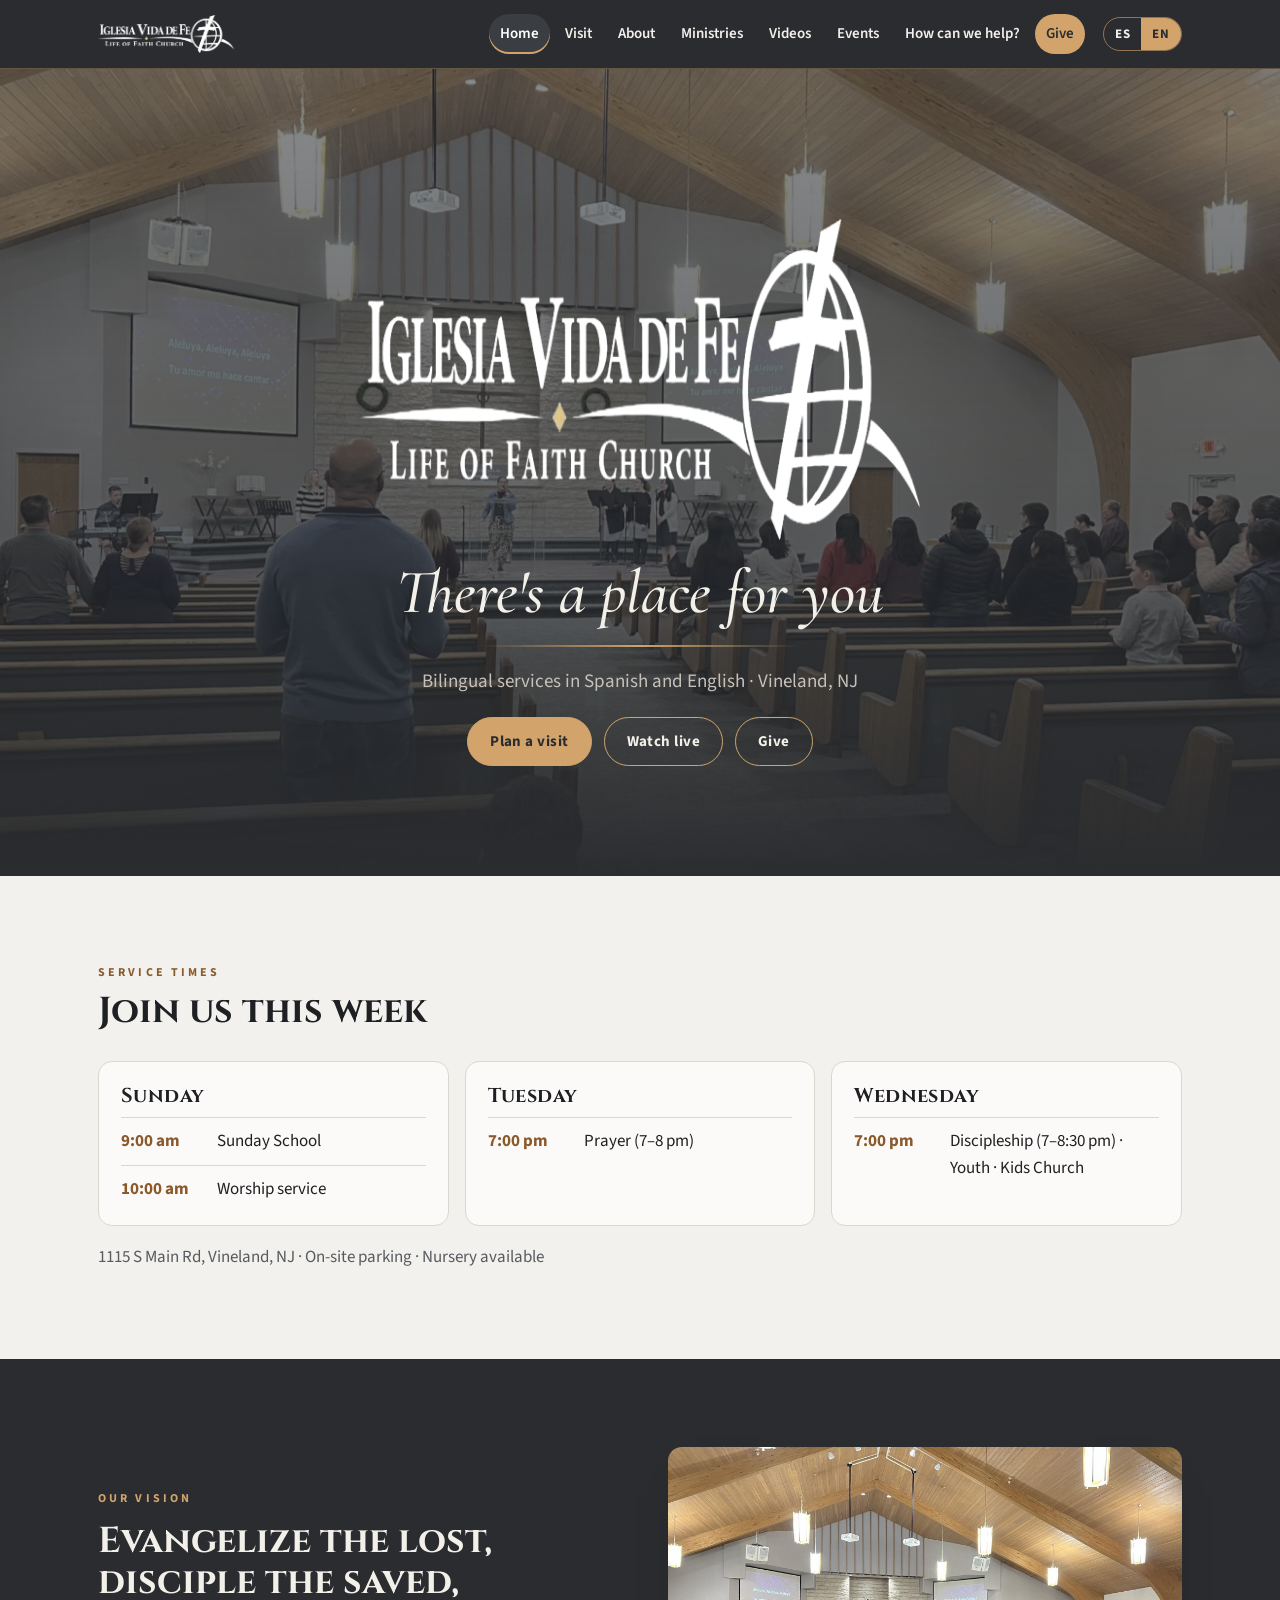
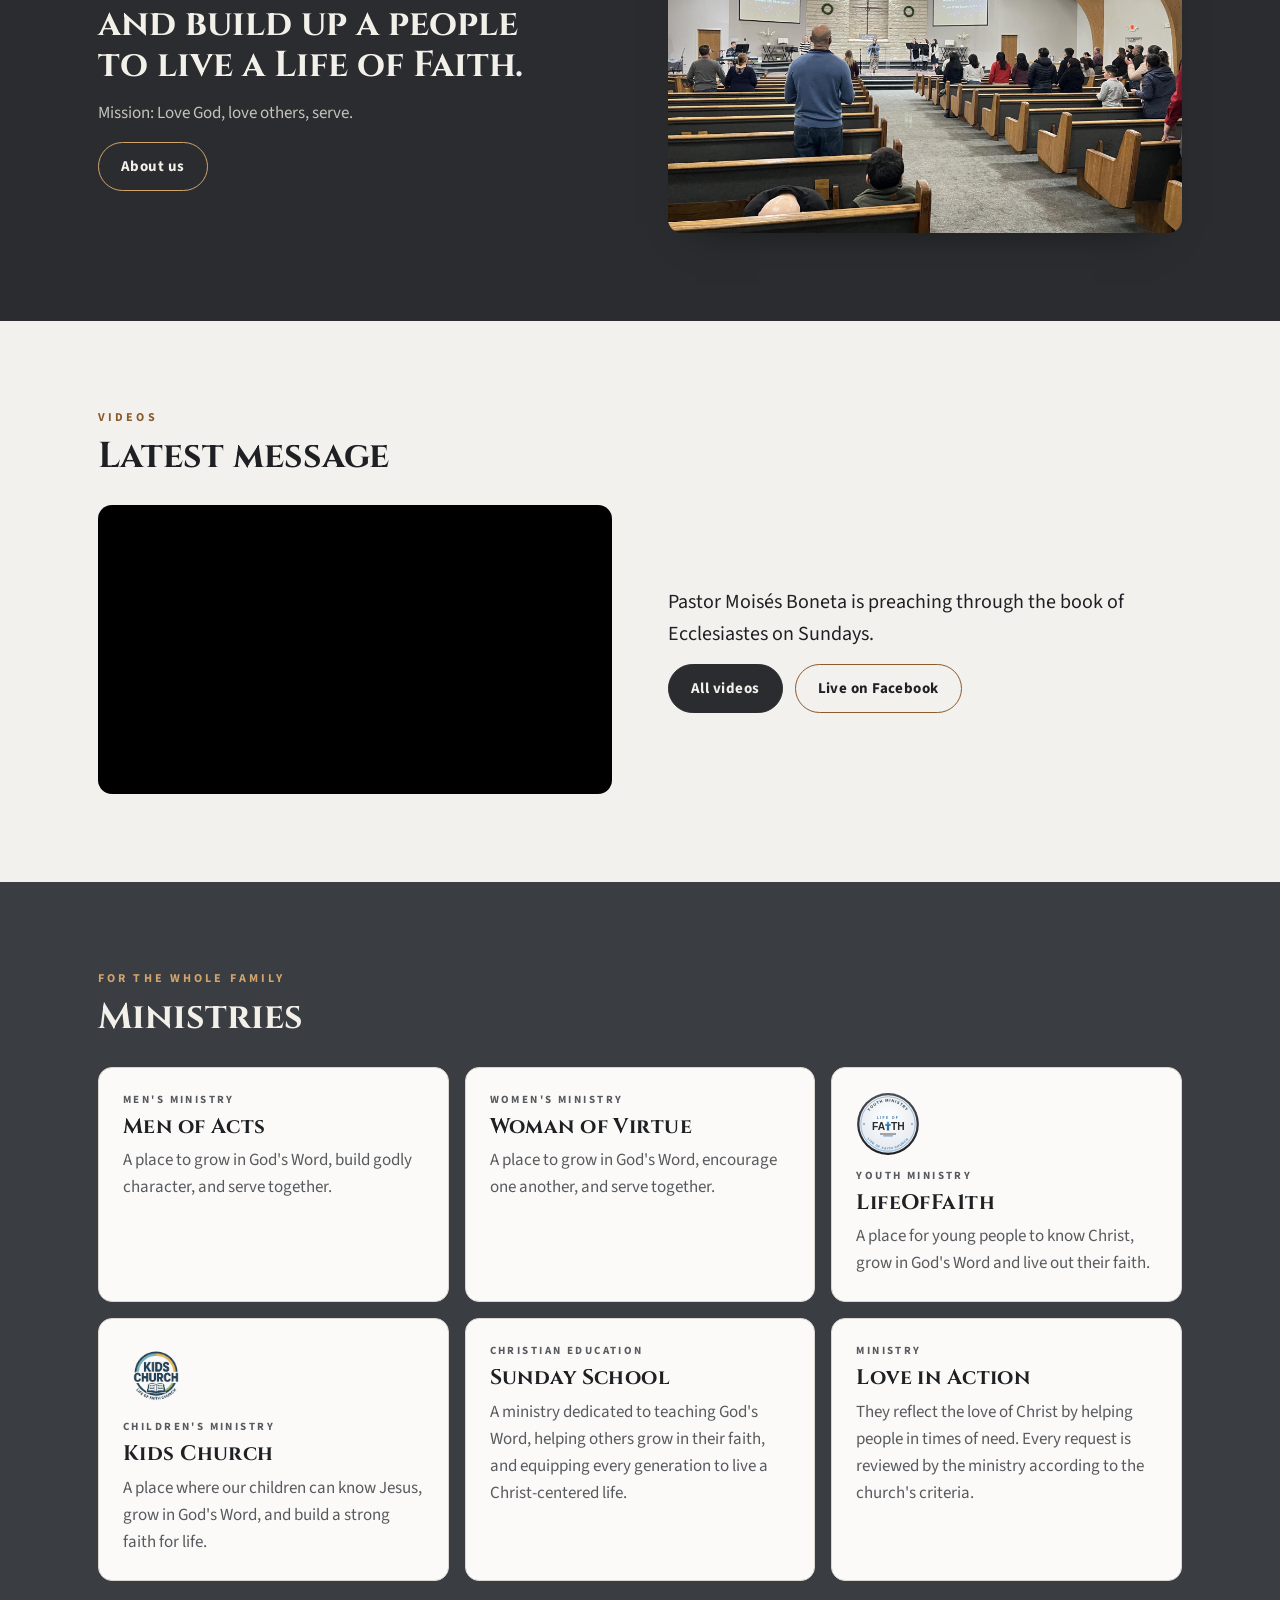
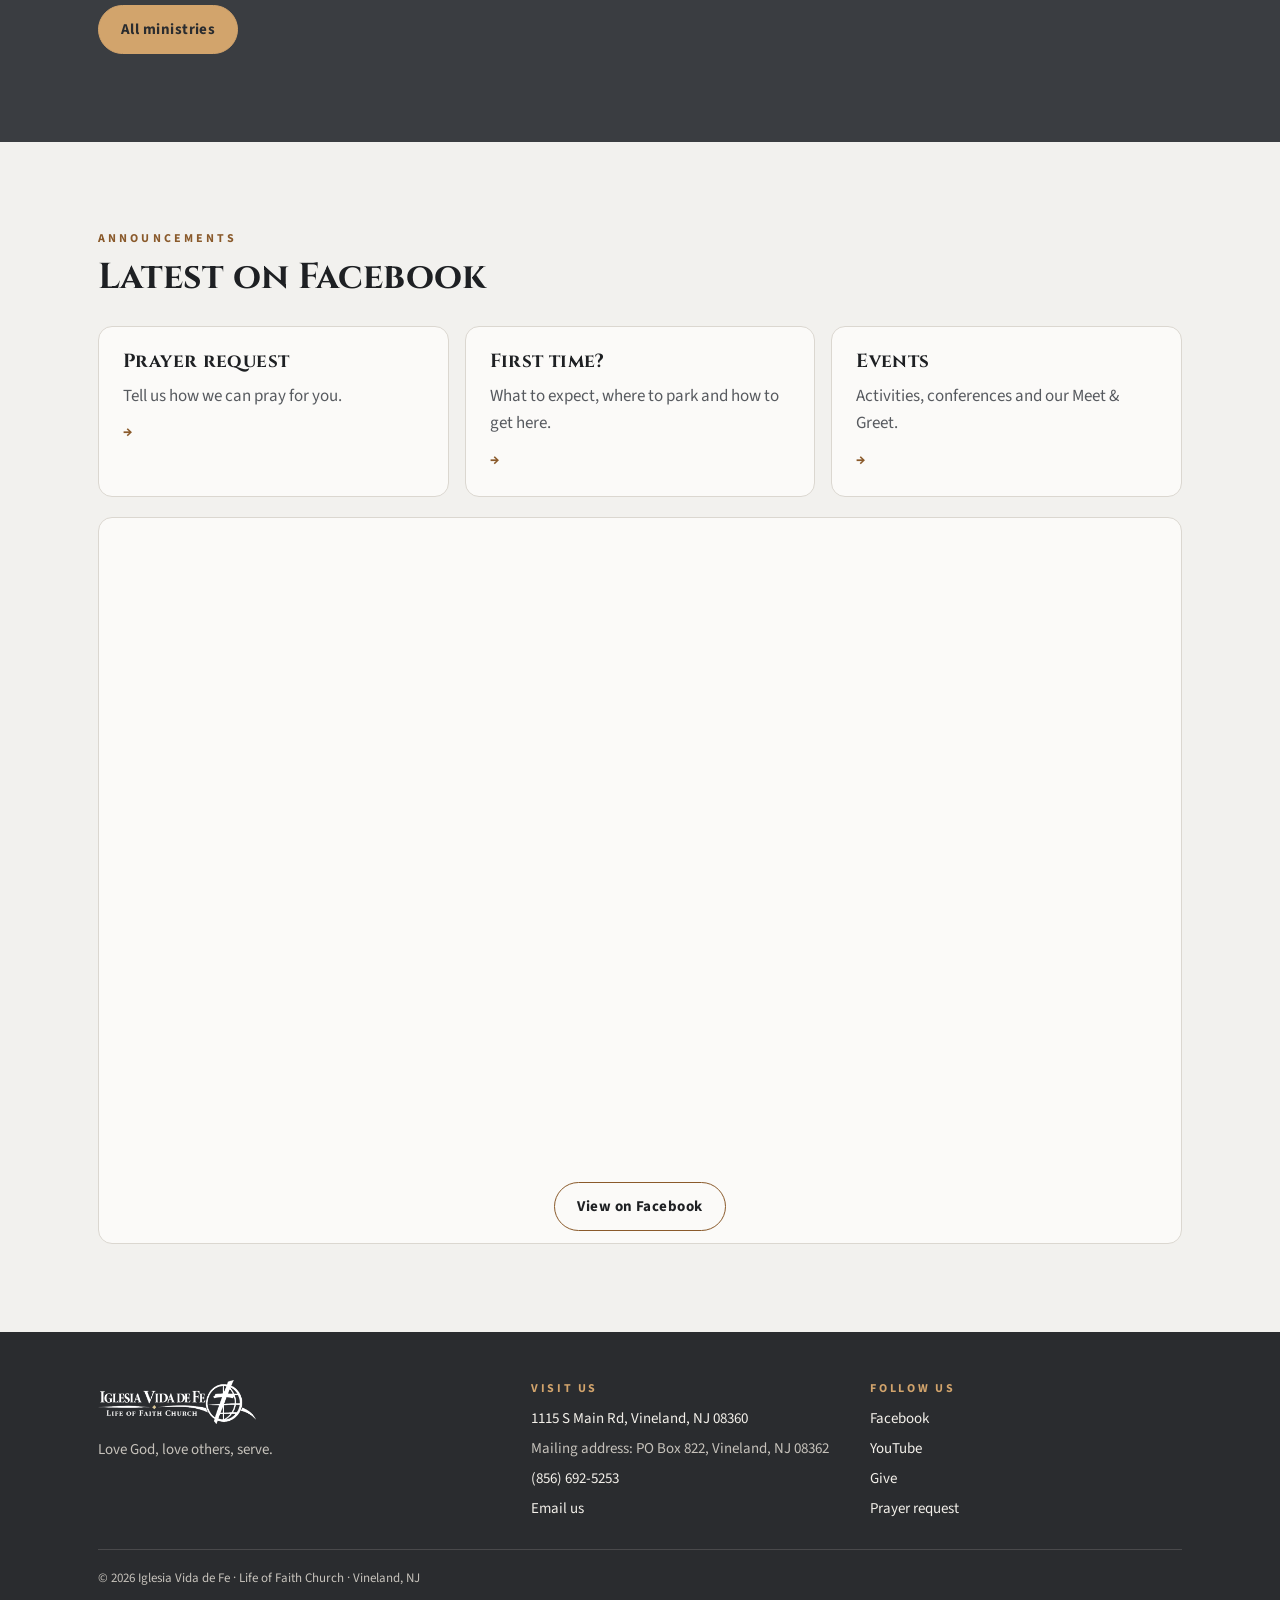
==== index.html @ 5fec5eb1 "Primera versión del sitio de Iglesia Vida de Fe Co-Authored-By: Claude Opus 5.5 <noreply@anthropic.c" ====
<!doctype html>
<html lang="es" data-lang="es">
<head>
<meta charset="utf-8">
<meta name="viewport" content="width=device-width, initial-scale=1, viewport-fit=cover">
<title>Iglesia Vida de Fe · Life of Faith Church · Vineland, NJ</title>
<meta name="description" content="Iglesia Vida de Fe / Life of Faith Church en Vineland, NJ. Cultos bilingües en español e inglés. Hay un lugar para ti.">
<link rel="icon" href="img/favicon.png">
<link rel="preconnect" href="https://fonts.googleapis.com"><link rel="preconnect" href="https://fonts.gstatic.com" crossorigin>
<link rel="stylesheet" href="https://fonts.googleapis.com/css2?family=Cinzel:wght@600;700&family=Cormorant+Garamond:ital,wght@0,500;1,500&family=Source+Sans+3:wght@400;600;700&display=swap">
<link rel="stylesheet" href="css/styles.css">
</head>
<body data-page="inicio">

<section class="hero">
  <div class="hero-bg" aria-hidden="true"></div>
  <div class="wrap">
    <img class="hero-logo" src="img/logo-blanco.png" alt="Iglesia Vida de Fe · Life of Faith Church" width="1152" height="321">
    <h1 class="hero-title"><span lang="es">Hay un lugar para ti</span><span lang="en">There's a place for you</span></h1>
    <div class="gold-rule" aria-hidden="true"></div>
    <p class="hero-sub"><span lang="es">Cultos bilingües en español e inglés · Vineland, NJ</span><span lang="en">Bilingual services in Spanish and English · Vineland, NJ</span></p>
    <div class="btn-row">
      <a class="btn wood" href="visitanos.html"><span lang="es">Visítanos</span><span lang="en">Plan a visit</span></a>
      <a class="btn ghost" style="color:#f3f0ea;border-color:#d2a46c" href="videos.html#en-vivo" data-live><span lang="es">Ver en vivo</span><span lang="en">Watch live</span></a>
      <a class="btn ghost" style="color:#f3f0ea;border-color:#d2a46c" href="ofrendar.html"><span lang="es">Ofrendar</span><span lang="en">Give</span></a>
    </div>
  </div>
</section>

<main>
  <section class="section">
    <div class="wrap">
      <div class="section-head reveal">
        <div class="label"><span lang="es">Horarios</span><span lang="en">Service times</span></div>
        <h2><span lang="es">Te esperamos esta semana</span><span lang="en">Join us this week</span></h2>
      </div>
      <div class="schedule">
        <div class="day reveal">
          <h3><span lang="es">Domingo</span><span lang="en">Sunday</span></h3>
          <div class="slot"><b>9:00 am</b><span><span lang="es">Escuela Dominical</span><span lang="en">Sunday School</span></span></div>
          <div class="slot"><b>10:00 am</b><span><span lang="es">Culto de adoración</span><span lang="en">Worship service</span></span></div>
        </div>
        <div class="day reveal">
          <h3><span lang="es">Martes</span><span lang="en">Tuesday</span></h3>
          <div class="slot"><b>7:00 pm</b><span><span lang="es">Oración (7–8 pm)</span><span lang="en">Prayer (7–8 pm)</span></span></div>
        </div>
        <div class="day reveal">
          <h3><span lang="es">Miércoles</span><span lang="en">Wednesday</span></h3>
          <div class="slot"><b>7:00 pm</b><span><span lang="es">Discipulado (7–8:30 pm) · Jóvenes · Kids Church</span><span lang="en">Discipleship (7–8:30 pm) · Youth · Kids Church</span></span></div>
        </div>
      </div>
      <p class="muted reveal" style="margin-top:18px"><span lang="es">1115 S Main Rd, Vineland, NJ · Estacionamiento propio · Guardería disponible</span><span lang="en">1115 S Main Rd, Vineland, NJ · On-site parking · Nursery available</span></p>
    </div>
  </section>

  <section class="section band">
    <div class="wrap split">
      <div class="stack reveal">
        <div class="label"><span lang="es">Nuestra visión</span><span lang="en">Our vision</span></div>
        <h2><span lang="es">Evangelizar al perdido, discipular al salvado y edificar un pueblo a vivir una Vida de Fe.</span><span lang="en">Evangelize the lost, disciple the saved, and build up a people to live a Life of Faith.</span></h2>
        <p class="muted"><span lang="es">Misión: Amar a Dios, amar a otros, servir.</span><span lang="en">Mission: Love God, love others, serve.</span></p>
        <div class="btn-row"><a class="btn ghost" href="nosotros.html"><span lang="es">Conócenos</span><span lang="en">About us</span></a></div>
      </div>
      <div class="photo reveal" style="aspect-ratio:4/3"><img src="img/santuario.jpg" alt="Santuario de la Iglesia Vida de Fe con la cruz de madera" loading="lazy"></div>
    </div>
  </section>

  <section class="section">
    <div class="wrap">
      <div class="section-head reveal">
        <div class="label"><span lang="es">Videos</span><span lang="en">Videos</span></div>
        <h2><span lang="es">Mensaje más reciente</span><span lang="en">Latest message</span></h2>
      </div>
      <div class="split">
        <div class="embed reveal" id="latest"><iframe src="https://www.youtube.com/embed/videoseries?list=PLi5w-iWbHmTTcaQckX5dedc1gILHocuce" title="Serie de Eclesiastés" loading="lazy" allowfullscreen></iframe></div>
        <div class="stack reveal">
          <p class="lead" id="latest-title"><span lang="es">El Pastor Moisés Boneta predica los domingos a través del libro de Eclesiastés.</span><span lang="en">Pastor Moisés Boneta is preaching through the book of Ecclesiastes on Sundays.</span></p>
          <div class="btn-row">
            <a class="btn" href="videos.html"><span lang="es">Ver todos los videos</span><span lang="en">All videos</span></a>
            <a class="btn ghost" href="videos.html#en-vivo" data-live><span lang="es">En vivo por Facebook</span><span lang="en">Live on Facebook</span></a>
          </div>
        </div>
      </div>
    </div>
  </section>

  <section class="section band-2">
    <div class="wrap">
      <div class="section-head reveal">
        <div class="label" style="color:#d2a46c"><span lang="es">Para toda la familia</span><span lang="en">For the whole family</span></div>
        <h2><span lang="es">Ministerios</span><span lang="en">Ministries</span></h2>
      </div>
      <div class="min-grid" id="home-min"></div>
      <div class="btn-row" style="margin-top:24px"><a class="btn wood" href="ministerios.html"><span lang="es">Ver todos los ministerios</span><span lang="en">All ministries</span></a></div>
    </div>
  </section>

  <section class="section">
    <div class="wrap">
      <div class="section-head reveal">
        <div class="label"><span lang="es">Anuncios</span><span lang="en">Announcements</span></div>
        <h2><span lang="es">Lo último en Facebook</span><span lang="en">Latest on Facebook</span></h2>
      </div>
      <div class="cards">
        <a class="card reveal" href="ayuda.html#oracion"><h3><span lang="es">Petición de oración</span><span lang="en">Prayer request</span></h3><p class="muted"><span lang="es">Cuéntanos cómo podemos orar por ti.</span><span lang="en">Tell us how we can pray for you.</span></p><span class="more">→</span></a>
        <a class="card reveal" href="visitanos.html"><h3><span lang="es">¿Primera vez?</span><span lang="en">First time?</span></h3><p class="muted"><span lang="es">Qué esperar, dónde estacionar y cómo llegar.</span><span lang="en">What to expect, where to park and how to get here.</span></p><span class="more">→</span></a>
        <a class="card reveal" href="eventos.html"><h3><span lang="es">Eventos</span><span lang="en">Events</span></h3><p class="muted"><span lang="es">Actividades, conferencias y el Meet &amp; Greet.</span><span lang="en">Activities, conferences and our Meet &amp; Greet.</span></p><span class="more">→</span></a>
      </div>
      <div class="fb-box reveal" style="margin-top:20px">
        <iframe title="Facebook de Iglesia Vida de Fe" loading="lazy" src="https://www.facebook.com/plugins/page.php?href=https%3A%2F%2Fwww.facebook.com%2Fvidadefe.vinelandnj&tabs=timeline&width=500&height=640&small_header=true&adapt_container_width=true&hide_cover=false&show_facepile=false"></iframe>
        <a class="btn ghost" href="https://www.facebook.com/vidadefe.vinelandnj" target="_blank" rel="noopener"><span lang="es">Ver en Facebook</span><span lang="en">View on Facebook</span></a>
      </div>
    </div>
  </section>
</main>

<script src="js/config.js"></script>
<script src="js/data.js"></script>
<script src="js/site.js"></script>
<script>
(function(){
  const pick=["hombres","damas","jovenes","ninos","educacion","amor-en-accion"];
  const g=document.getElementById("home-min");
  g.innerHTML=VDF_MIN.filter(m=>pick.includes(m.slug)).map(m=>`<a class="min-card" href="ministerio.html?m=${m.slug}">${m.logo?`<img src="${m.logo}" alt="">`:""}<span class="eyebrow">${VDF.t(m.eyebrow)}</span><h3>${VDF.t(m.name)}</h3><span class="muted">${VDF.t(m.desc)}</span></a>`).join("");
  fetch("data/videos.json").then(r=>r.json()).then(d=>{
    const v=((d.playlists||{}).sermones||[])[0]||((d.playlists||{}).eclesiastes||[])[0];
    if(!v) return;
    document.querySelector("#latest iframe").src="https://www.youtube.com/embed/"+v.id;
    document.getElementById("latest-title").innerHTML="<b>"+VDF.esc(v.title)+"</b>";
  }).catch(()=>{});
})();
</script>
</body>
</html>
---- css/styles.css ----
/* Iglesia Vida de Fe / Life of Faith Church
   Colores tomados del templo: gris carbón (exterior), gris claro (paredes), madera (cruz, bancas, techo). */
:root{
  --bg:#f2f1ee; --surface:#fbfaf8; --ink:#1e2023; --muted:#575a5f; --line:#dbd7d0;
  --char:#2a2c2f; --char-2:#3a3d41; --on-char:#f3f0ea; --on-char-muted:#c6c2bb;
  --wood:#8a5a2b; --wood-bright:#d2a46c; --wood-soft:#ece1d2;
  --f-display:"Cinzel","Trajan Pro",Georgia,serif;
  --f-verse:"Cormorant Garamond",Georgia,"Times New Roman",serif;
  --f-body:"Source Sans 3","Segoe UI",system-ui,sans-serif;
  --radius:14px; --max:1120px;
  color-scheme:light;
}
*{box-sizing:border-box}
html{scroll-behavior:smooth}
body{margin:0;background:var(--bg);color:var(--ink);font-family:var(--f-body);font-size:17px;line-height:1.6;-webkit-font-smoothing:antialiased}
img{max-width:100%;display:block}
a{color:var(--wood)}
a:hover{color:var(--char)}
:focus-visible{outline:2px solid var(--wood-bright);outline-offset:3px;border-radius:4px}
h1,h2,h3{font-family:var(--f-display);line-height:1.15;text-wrap:balance;margin:0}
h2{font-size:clamp(26px,3.6vw,36px);font-weight:700}
h3{font-size:19px;font-weight:700;letter-spacing:.02em}
p{margin:0}
.wrap{max-width:var(--max);margin:0 auto;padding-left:max(18px,env(safe-area-inset-left,0px));padding-right:max(18px,env(safe-area-inset-right,0px))}
.narrow{max-width:760px}
.label{font:700 12px var(--f-body);letter-spacing:.26em;text-transform:uppercase;color:var(--wood)}
.lead{font-size:clamp(18px,2vw,20px);color:var(--ink);max-width:40em}
.muted{color:var(--muted)}
.stack{display:grid;gap:14px}
.section{padding-block:clamp(48px,8vw,88px)}
.section-head{display:grid;gap:10px;margin-bottom:28px}
.band{background:var(--char);color:var(--on-char)}
.band .label{color:var(--wood-bright)}
.band .muted{color:var(--on-char-muted)}
.band-2{background:var(--char-2);color:var(--on-char)}

/* idiomas */
html[data-lang="es"] body [lang="en"]{display:none!important}
html[data-lang="en"] body [lang="es"]{display:none!important}

/* ---------- encabezado ---------- */
body::before{content:"";position:fixed;inset:0 0 auto;height:env(safe-area-inset-top,0px);z-index:60;background:var(--char)}
.site-header{position:sticky;top:env(safe-area-inset-top,0px);z-index:50;background:var(--char);color:var(--on-char);border-bottom:1px solid rgba(210,164,108,.35)}
.site-header .wrap{display:flex;align-items:center;gap:18px;min-height:68px}
.brand img{height:38px;width:auto}
.nav{display:flex;gap:4px;margin-left:auto;align-items:center}
.nav a{color:var(--on-char);text-decoration:none;font-weight:600;font-size:15px;padding:8px 11px;border-radius:999px;transition:background .2s}
.nav a:hover,.nav a[aria-current="page"]{background:var(--char-2);color:#fff}
.nav a[aria-current="page"]{box-shadow:inset 0 -2px 0 var(--wood-bright)}
.btn-give{background:var(--wood-bright)!important;color:var(--char)!important}
.lang{display:flex;border:1px solid rgba(210,164,108,.6);border-radius:999px;overflow:hidden;flex:none}
.lang button{background:transparent;border:0;color:var(--on-char);font:700 13px var(--f-body);letter-spacing:.06em;padding:7px 11px;cursor:pointer}
.lang button[aria-pressed="true"]{background:var(--wood-bright);color:var(--char)}
.menu-btn{display:none;background:transparent;border:1px solid rgba(243,240,234,.35);color:var(--on-char);border-radius:10px;width:44px;height:40px;cursor:pointer}
@media (max-width:980px){
  .nav{position:fixed;inset:calc(68px + env(safe-area-inset-top,0px)) 0 auto 0;flex-direction:column;align-items:stretch;background:var(--char);padding:12px max(18px,env(safe-area-inset-right,0px)) 22px max(18px,env(safe-area-inset-left,0px));gap:2px;border-bottom:1px solid rgba(210,164,108,.35);transform:translateY(-8px);opacity:0;pointer-events:none;transition:.25s}
  .nav.open{transform:none;opacity:1;pointer-events:auto}
  .nav a{font-size:17px;padding:12px 14px;border-radius:10px}
  .menu-btn{display:grid;place-items:center;margin-left:auto}
  .lang{margin-left:0}
}

/* ---------- botones ---------- */
.btn{display:inline-flex;align-items:center;justify-content:center;gap:10px;font:700 15px var(--f-body);letter-spacing:.03em;text-decoration:none;padding:13px 22px;border-radius:999px;background:var(--char);color:var(--on-char);border:1px solid var(--char);cursor:pointer;position:relative;overflow:hidden;transition:transform .2s,background .2s;min-height:46px}
.btn::after{content:"";position:absolute;inset:0;background:linear-gradient(110deg,transparent 30%,rgba(210,164,108,.45) 50%,transparent 70%);transform:translateX(-120%);transition:transform .7s}
.btn:hover{transform:translateY(-2px);color:#fff}.btn:hover::after{transform:translateX(120%)}
.btn.wood{background:var(--wood-bright);border-color:var(--wood-bright);color:var(--char)}
.btn.ghost{background:transparent;color:var(--ink);border-color:var(--wood)}
.btn.ghost:hover{color:var(--ink)}
.band .btn.ghost{color:var(--on-char);border-color:var(--wood-bright)}
.btn-row{display:flex;gap:12px;flex-wrap:wrap}
.live-dot{width:9px;height:9px;border-radius:50%;background:#d94a3d;box-shadow:0 0 0 0 rgba(217,74,61,.6);animation:pulse 1.6s infinite}
@keyframes pulse{70%{box-shadow:0 0 0 10px rgba(217,74,61,0)}100%{box-shadow:0 0 0 0 rgba(217,74,61,0)}}

/* ---------- inicio ---------- */
.hero{position:relative;overflow:hidden;background:var(--char);color:var(--on-char)}
.hero-bg{position:absolute;inset:-4%;background:url(../img/santuario.jpg) center 45%/cover;filter:grayscale(.2);animation:kb 14s ease-out both}
.hero::after{content:"";position:absolute;inset:0;background:linear-gradient(180deg,rgba(42,44,47,.55),rgba(42,44,47,.78) 70%,var(--char))}
.hero .wrap{position:relative;z-index:1;display:grid;justify-items:center;text-align:center;gap:20px;padding-block:clamp(70px,13vw,150px) clamp(60px,9vw,110px)}
.hero-logo{width:min(560px,86vw);animation:rise 1.1s cubic-bezier(.2,.8,.2,1) .2s both}
.hero-title{font-family:var(--f-verse);font-style:italic;font-weight:500;font-size:clamp(34px,6vw,62px);line-height:1.05;animation:rise 1s cubic-bezier(.2,.8,.2,1) .7s both}
.hero-sub{color:var(--on-char-muted);font-size:clamp(16px,2vw,19px);animation:rise 1s ease 1s both}
.gold-rule{height:2px;width:min(320px,60vw);background:linear-gradient(90deg,transparent,var(--wood-bright),transparent);animation:grow .9s ease 1.15s both}
.hero .btn-row{justify-content:center;animation:rise 1s ease 1.35s both}
@keyframes kb{from{transform:scale(1.15)}to{transform:scale(1.02)}}
@keyframes rise{from{opacity:0;transform:translateY(22px)}to{opacity:1;transform:none}}
@keyframes grow{from{transform:scaleX(0)}to{transform:scaleX(1)}}

.schedule{display:grid;grid-template-columns:repeat(3,minmax(0,1fr));gap:16px}
.day{background:var(--surface);border:1px solid var(--line);border-radius:var(--radius);padding:22px;display:grid;gap:10px;align-content:start}
.day h3{font-size:20px}
.slot{display:grid;grid-template-columns:86px 1fr;gap:10px;align-items:baseline;border-top:1px solid var(--line);padding-top:10px}
.slot b{font-variant-numeric:tabular-nums;color:var(--wood)}
@media (max-width:820px){.schedule{grid-template-columns:1fr}}

.cards{display:grid;grid-template-columns:repeat(3,minmax(0,1fr));gap:16px}
.card{background:var(--surface);border:1px solid var(--line);border-radius:var(--radius);padding:24px;display:grid;gap:10px;align-content:start;text-decoration:none;color:var(--ink);transition:transform .3s,box-shadow .3s,border-color .3s}
a.card:hover{transform:translateY(-4px);border-color:var(--wood);box-shadow:0 14px 30px -20px rgba(42,44,47,.6);color:var(--ink)}
.card .more{font-weight:700;color:var(--wood);font-size:15px}
@media (max-width:900px){.cards{grid-template-columns:repeat(2,minmax(0,1fr))}}
@media (max-width:560px){.cards{grid-template-columns:1fr}}

.split{display:grid;grid-template-columns:1fr 1fr;gap:clamp(24px,5vw,56px);align-items:center}
.split>*{min-width:0}
@media (max-width:820px){.split{grid-template-columns:1fr}}
.photo{border-radius:var(--radius);overflow:hidden;box-shadow:0 20px 40px -28px rgba(0,0,0,.6)}
.photo img{width:100%;height:100%;object-fit:cover}

.verse{font-family:var(--f-verse);font-style:italic;font-size:clamp(22px,3vw,30px);line-height:1.35;margin:0}
.verse cite{display:block;margin-top:10px;font:600 12px var(--f-body);font-style:normal;letter-spacing:.2em;text-transform:uppercase;color:var(--wood)}
.band .verse cite,.page-hero .verse cite{color:var(--wood-bright)}
.verses-2{display:grid;grid-template-columns:1fr 1fr;gap:clamp(20px,5vw,56px)}
@media (max-width:720px){.verses-2{grid-template-columns:1fr}}

.embed{position:relative;border-radius:var(--radius);overflow:hidden;background:#000;aspect-ratio:16/9;max-width:100%}
.embed iframe{position:absolute;inset:0;width:100%;height:100%;border:0}
.fb-box{background:var(--surface);border:1px solid var(--line);border-radius:var(--radius);padding:12px;display:grid;justify-items:center;gap:12px}
.fb-box iframe{border:0;width:100%;max-width:500px;height:640px}

/* ---------- interiores ---------- */
.page-hero{background:var(--char);color:var(--on-char);position:relative;overflow:hidden}
.page-hero::after{content:"";position:absolute;inset:auto 0 0;height:3px;background:linear-gradient(90deg,transparent,var(--wood-bright),transparent)}
.page-hero .wrap{padding-block:clamp(44px,7vw,80px);display:grid;gap:12px;position:relative;z-index:1}
.page-hero h1{font-size:clamp(32px,6vw,58px);font-weight:700}
.page-hero .label{color:var(--wood-bright)}
.ph-bg{position:absolute;inset:0;background-position:center;background-size:cover}
.ph-bg::after{content:"";position:absolute;inset:0;background:linear-gradient(90deg,var(--char) 30%,rgba(42,44,47,.6) 70%,rgba(42,44,47,.4))}
@media (max-width:700px){.ph-bg::after{background:rgba(42,44,47,.72)}}
.back{display:inline-flex;align-items:center;gap:8px;color:var(--on-char);text-decoration:none;font-weight:600;font-size:15px;padding:8px 14px 8px 10px;border:1px solid rgba(243,240,234,.3);border-radius:999px;width:max-content}
.back:hover{color:#fff;background:var(--char-2)}

.list{list-style:none;margin:0;padding:0}
.list li{display:grid;grid-template-columns:auto 1fr;gap:14px;padding:16px 0;border-top:1px solid var(--line)}
.list li:last-child{border-bottom:1px solid var(--line)}
.list .dot{width:10px;height:10px;margin-top:9px;border-radius:50%;background:var(--wood);box-shadow:0 0 0 4px var(--wood-soft)}
.list b{display:block}
.list span{color:var(--muted)}

.elders{display:grid;grid-template-columns:repeat(auto-fill,minmax(220px,1fr));gap:18px}
.elder{background:var(--surface);border:1px solid var(--line);border-radius:var(--radius);padding:22px;display:grid;gap:10px;justify-items:center;text-align:center}
.elder img,.elder .ph{width:132px;height:132px;border-radius:50%;object-fit:cover;border:3px solid var(--wood-soft)}
.elder .ph{display:grid;place-items:center;background:var(--char-2);color:var(--on-char);font:700 34px var(--f-display)}
.elder .role{font-size:15px;color:var(--wood);font-weight:600}
.elder .bio{font-size:15px;color:var(--muted)}
.elder.lead-elder{grid-column:1/-1;grid-template-columns:auto 1fr;justify-items:start;text-align:left;align-items:center;gap:22px}
.elder.lead-elder img{width:168px;height:168px}
@media (max-width:620px){.elder.lead-elder{grid-template-columns:1fr;justify-items:center;text-align:center}}

.creed{counter-reset:c;list-style:none;margin:0;padding:0;display:grid;gap:0}
.creed li{padding:22px 0;border-top:1px solid var(--line);display:grid;grid-template-columns:44px 1fr;gap:14px}
.creed li::before{counter-increment:c;content:counter(c);font:700 18px var(--f-display);color:var(--wood);width:36px;height:36px;border-radius:50%;border:1px solid var(--wood);display:grid;place-items:center}
.creed .ref{display:block;margin-top:6px;font-size:14px;color:var(--wood);font-weight:600}

/* ministerios */
.min-grid{display:grid;grid-template-columns:repeat(3,minmax(0,1fr));gap:16px}
.min-card{background:var(--surface);border:1px solid var(--line);border-radius:var(--radius);padding:24px;display:grid;gap:8px;align-content:start;text-decoration:none;color:var(--ink);position:relative;overflow:hidden;transition:transform .3s,box-shadow .3s,border-color .3s}
.min-card::before{content:"";position:absolute;left:0;right:0;top:0;height:3px;background:var(--wood-bright);transform:scaleX(0);transform-origin:left;transition:transform .4s}
.min-card:hover{transform:translateY(-4px);border-color:var(--wood);box-shadow:0 14px 30px -20px rgba(42,44,47,.6);color:var(--ink)}
.min-card:hover::before{transform:none}
.min-card .eyebrow{font:700 11px var(--f-body);letter-spacing:.22em;text-transform:uppercase;color:var(--muted)}
.min-card h3{font-size:21px}
.min-card .en{font-family:var(--f-verse);font-style:italic;font-size:18px;color:var(--wood)}
.min-card img{height:64px;width:auto;margin-bottom:4px}
@media (max-width:900px){.min-grid{grid-template-columns:repeat(2,minmax(0,1fr))}}
@media (max-width:560px){.min-grid{grid-template-columns:1fr}}

/* intro animada (ministerios) */
.intro{position:fixed;inset:0;z-index:80;background:radial-gradient(90% 80% at 50% 45%,rgba(42,44,47,.82),var(--char) 85%),url(../img/santuario.jpg) center/cover;color:var(--on-char);display:grid;place-items:center;padding:24px max(18px,env(safe-area-inset-right,0px)) 24px max(18px,env(safe-area-inset-left,0px));animation:introOut .9s cubic-bezier(.7,0,.2,1) var(--out,4.4s) both}
.intro-inner{display:grid;justify-items:center;gap:16px;text-align:center;max-width:920px;width:100%}
.intro .i-logo{width:min(180px,40vw);animation:fum 1s cubic-bezier(.2,.9,.25,1.15) .15s both}
.intro .i-eyebrow{font:600 13px var(--f-body);letter-spacing:.32em;text-transform:uppercase;color:var(--wood-bright);animation:fadeIn .6s ease .3s both}
.intro .i-name{font-family:var(--f-display);font-weight:700;font-size:clamp(34px,8vw,84px);line-height:1.04;text-wrap:balance}
.intro .ch{display:inline-block;white-space:pre;animation:letter .55s cubic-bezier(.2,.8,.2,1) both;animation-delay:calc(var(--start,.5s) + var(--i) * 50ms)}
.intro .i-sub{font-family:var(--f-verse);font-style:italic;font-size:clamp(20px,3vw,30px);color:var(--on-char-muted);animation:fadeIn .8s ease var(--sub,1.6s) both}
.intro .gold-rule{animation-delay:var(--sub,1.6s)}
.intro .i-verses{display:grid;grid-template-columns:1fr 1fr;gap:22px;width:100%;margin-top:4px}
.intro .i-v{font-family:var(--f-verse);font-style:italic;font-size:clamp(17px,2.3vw,22px);line-height:1.35}
.intro .i-v cite{display:block;font:600 12px var(--f-body);font-style:normal;letter-spacing:.2em;text-transform:uppercase;color:var(--wood-bright);margin-top:6px}
.intro .i-v.l{text-align:right;animation:fromLeft .9s cubic-bezier(.2,.8,.2,1) var(--v1,2.1s) both}
.intro .i-v.r{text-align:left;animation:fromRight .9s cubic-bezier(.2,.8,.2,1) var(--v2,2.45s) both}
.intro .skip{position:absolute;right:max(18px,env(safe-area-inset-right,0px));bottom:calc(18px + env(safe-area-inset-bottom,0px));background:transparent;border:1px solid rgba(243,240,234,.4);color:var(--on-char);border-radius:999px;padding:8px 16px;font:600 14px var(--f-body);cursor:pointer}
.intro.gone{display:none}
@media (max-width:640px){.intro .i-verses{grid-template-columns:1fr}.intro .i-v.l,.intro .i-v.r{text-align:center}}
@keyframes fum{0%{opacity:0;transform:scale(2.3);filter:blur(10px)}60%{opacity:1;filter:none}100%{transform:none}}
@keyframes letter{from{opacity:0;transform:translateY(.45em) rotateX(70deg);filter:blur(6px)}to{opacity:1;transform:none;filter:none}}
@keyframes fadeIn{from{opacity:0}to{opacity:1}}
@keyframes fromLeft{from{opacity:0;transform:translateX(-70px)}to{opacity:1;transform:none}}
@keyframes fromRight{from{opacity:0;transform:translateX(70px)}to{opacity:1;transform:none}}
@keyframes introOut{0%{transform:none;visibility:visible}100%{transform:translateY(-101%);visibility:hidden}}

.min-hero-logo{height:110px;width:auto}
.months{display:grid;grid-template-columns:repeat(6,minmax(0,1fr));gap:8px;margin:14px 0 10px}
.m{text-align:center;font:700 13px var(--f-body);letter-spacing:.06em;padding:10px 0;border-radius:10px;border:1px dashed var(--line);color:var(--muted)}
.m.on{background:var(--char);color:var(--on-char);border:1px solid var(--char)}

/* videos */
.tabs{display:flex;gap:8px;flex-wrap:wrap;margin-bottom:22px}
.tab{border:1px solid var(--line);background:var(--surface);color:var(--ink);border-radius:999px;padding:9px 16px;font:600 15px var(--f-body);cursor:pointer}
.tab[aria-selected="true"]{background:var(--char);color:var(--on-char);border-color:var(--char)}
.vgrid{display:grid;grid-template-columns:repeat(3,minmax(0,1fr));gap:18px}
.vcard{background:var(--surface);border:1px solid var(--line);border-radius:var(--radius);overflow:hidden;text-align:left;padding:0;cursor:pointer;font:inherit;color:inherit;display:grid;transition:transform .3s,box-shadow .3s}
.vcard:hover{transform:translateY(-4px);box-shadow:0 14px 30px -20px rgba(42,44,47,.6)}
.vcard .thumb{aspect-ratio:16/9;background:#111 center/cover;position:relative}
.vcard .thumb::after{content:"";position:absolute;inset:0;margin:auto;width:54px;height:54px;border-radius:50%;background:rgba(42,44,47,.78) url("data:image/svg+xml,%3Csvg xmlns='http://www.w3.org/2000/svg' viewBox='0 0 24 24'%3E%3Cpath d='M9 7l8 5-8 5z' fill='%23f3f0ea'/%3E%3C/svg%3E") center/26px no-repeat}
.vcard .meta{padding:14px 16px;display:grid;gap:4px}
.vcard .meta b{font-size:16px;line-height:1.35}
.vcard .meta span{font-size:14px;color:var(--muted)}
.series{display:grid;grid-template-columns:repeat(2,minmax(0,1fr));gap:18px;margin-bottom:34px}
.serie{background:var(--char);color:var(--on-char);border-radius:var(--radius);padding:26px;display:grid;gap:10px;align-content:start}
.serie .label{color:var(--wood-bright)}
.serie h3{font-size:24px}
@media (max-width:900px){.vgrid{grid-template-columns:repeat(2,minmax(0,1fr))}}
@media (max-width:620px){.vgrid,.series{grid-template-columns:1fr}}
.modal{position:fixed;inset:0;z-index:90;background:rgba(15,16,18,.86);display:grid;place-items:center;padding:20px}
.modal[hidden]{display:none}
.modal .box{width:min(960px,100%)}
.modal .close{display:block;margin:0 0 10px auto;background:transparent;border:1px solid rgba(243,240,234,.4);color:#f3f0ea;border-radius:999px;padding:8px 16px;font:600 14px var(--f-body);cursor:pointer}

/* formularios */
.forms-nav{display:grid;grid-template-columns:repeat(4,minmax(0,1fr));gap:12px;margin-bottom:28px}
.forms-nav button{background:var(--surface);border:1px solid var(--line);border-radius:12px;padding:16px;text-align:left;font:600 16px var(--f-body);color:var(--ink);cursor:pointer;display:grid;gap:4px}
.forms-nav button small{font-weight:400;color:var(--muted);font-size:14px}
.forms-nav button[aria-selected="true"]{border-color:var(--wood);box-shadow:inset 0 0 0 1px var(--wood);background:#fff}
@media (max-width:900px){.forms-nav{grid-template-columns:repeat(2,minmax(0,1fr))}}
form.vdf{background:var(--surface);border:1px solid var(--line);border-radius:var(--radius);padding:clamp(20px,4vw,34px);display:grid;gap:18px}
.field{display:grid;gap:6px}
.field label,.field legend{font-weight:700;font-size:15px}
.field input,.field select,.field textarea{font:inherit;font-size:16px;padding:12px 14px;border:1px solid #c9c4bb;border-radius:10px;background:#fff;color:var(--ink);width:100%}
.field textarea{min-height:130px;resize:vertical}
.row2{display:grid;grid-template-columns:1fr 1fr;gap:16px}
@media (max-width:620px){.row2{grid-template-columns:1fr}}
.choice{display:flex;gap:10px;flex-wrap:wrap}
.choice label{display:flex;gap:8px;align-items:center;border:1px solid var(--line);border-radius:999px;padding:8px 14px;font-weight:600;cursor:pointer;background:#fff}
.notice{background:var(--wood-soft);border-radius:12px;padding:14px 16px;font-size:15px}
.ok{background:#e6efe6;border:1px solid #9fbf9f;border-radius:12px;padding:16px}
fieldset{border:0;padding:0;margin:0}

/* pie */
.site-footer{background:var(--char);color:var(--on-char-muted);font-size:15px}
.site-footer .wrap{display:grid;grid-template-columns:1.3fr 1fr 1fr;gap:28px;padding-block:48px 28px}
.site-footer img{height:44px;width:auto;margin-bottom:14px}
.site-footer h4{font:700 12px var(--f-body);letter-spacing:.22em;text-transform:uppercase;color:var(--wood-bright);margin:0 0 10px}
.site-footer a{color:var(--on-char);text-decoration:none}
.site-footer a:hover{color:var(--wood-bright)}
.site-footer ul{list-style:none;margin:0;padding:0;display:grid;gap:6px}
.site-footer .legal{grid-column:1/-1;border-top:1px solid rgba(243,240,234,.15);padding-top:18px;font-size:13px}
@media (max-width:820px){.site-footer .wrap{grid-template-columns:1fr}}

/* revelado al bajar (solo si hay JS y se permite movimiento) */
.js .reveal{opacity:0;transform:translateY(26px);transition:opacity .8s ease,transform .8s cubic-bezier(.2,.8,.2,1)}
.js .reveal.in{opacity:1;transform:none}

@media (prefers-reduced-motion: reduce){
  *,*::before,*::after{animation:none!important;transition:none!important}
  .js .reveal{opacity:1;transform:none}
  .intro{display:none}
}
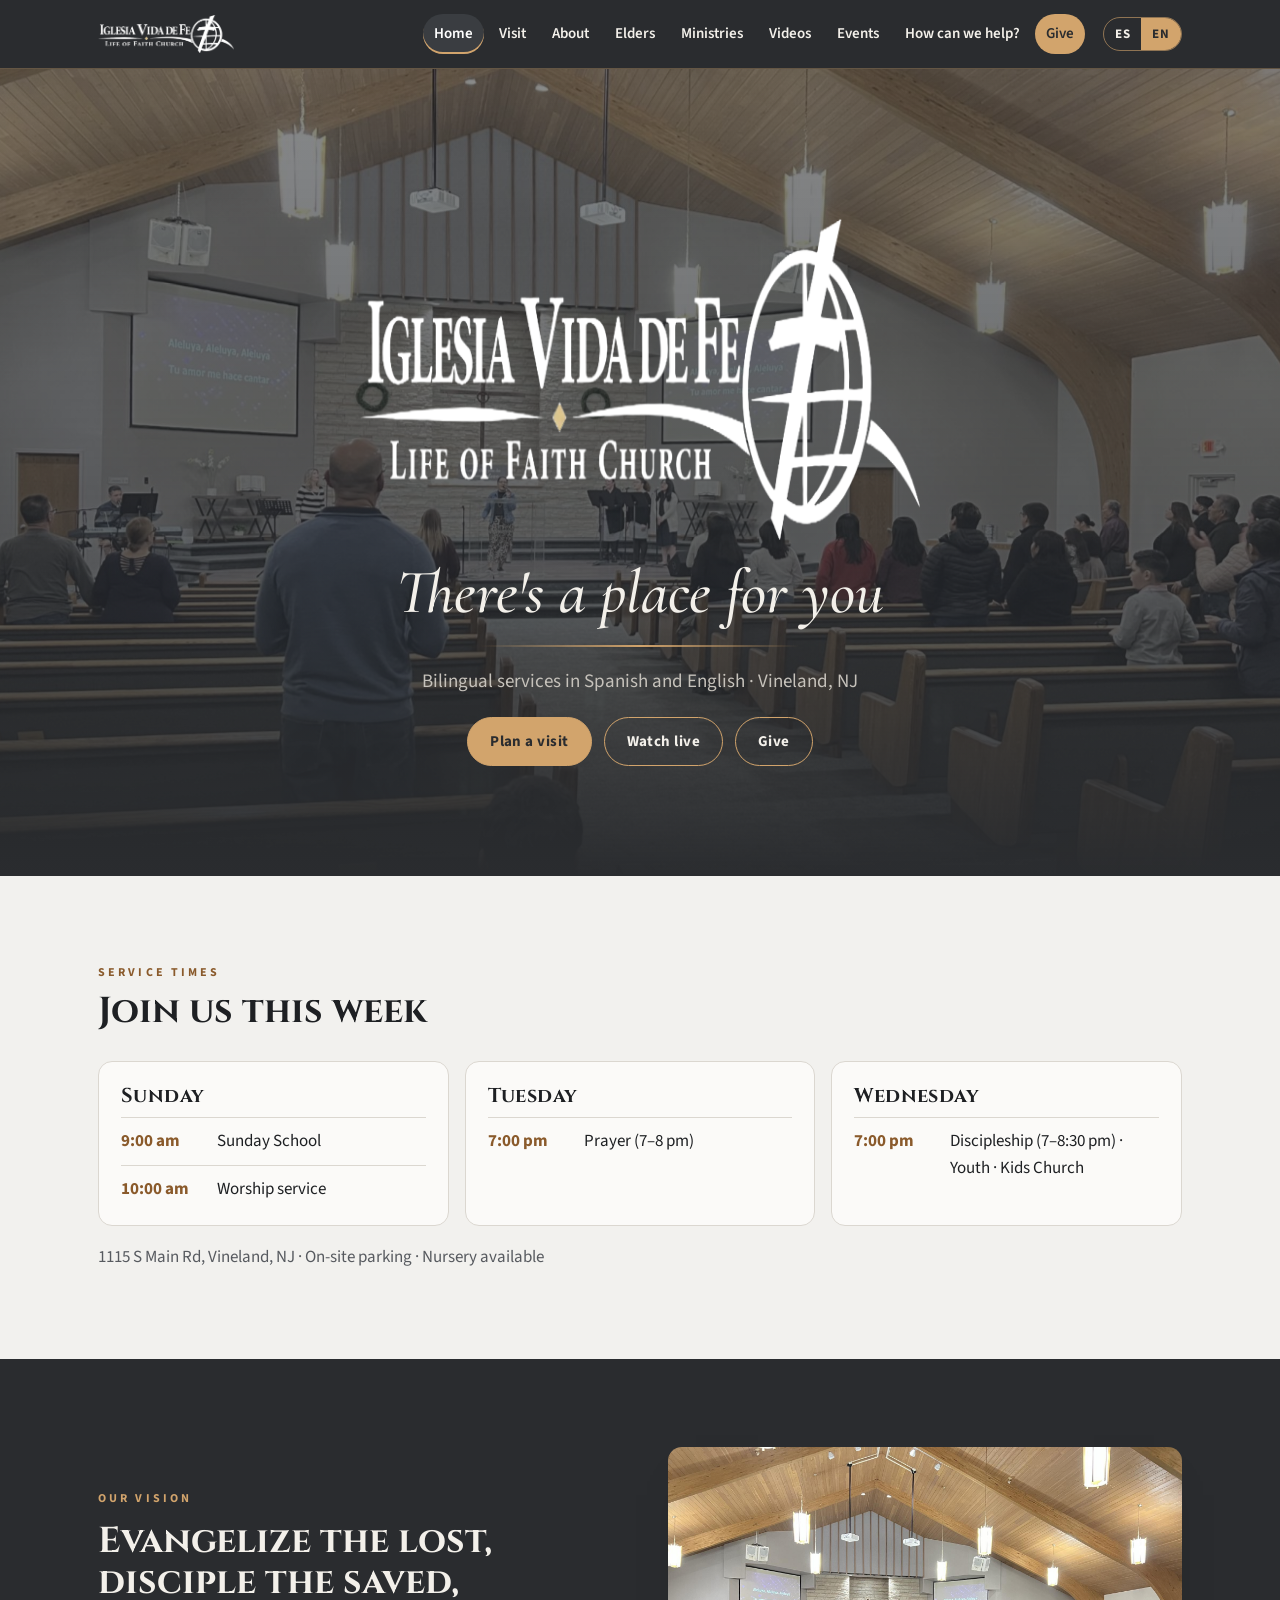
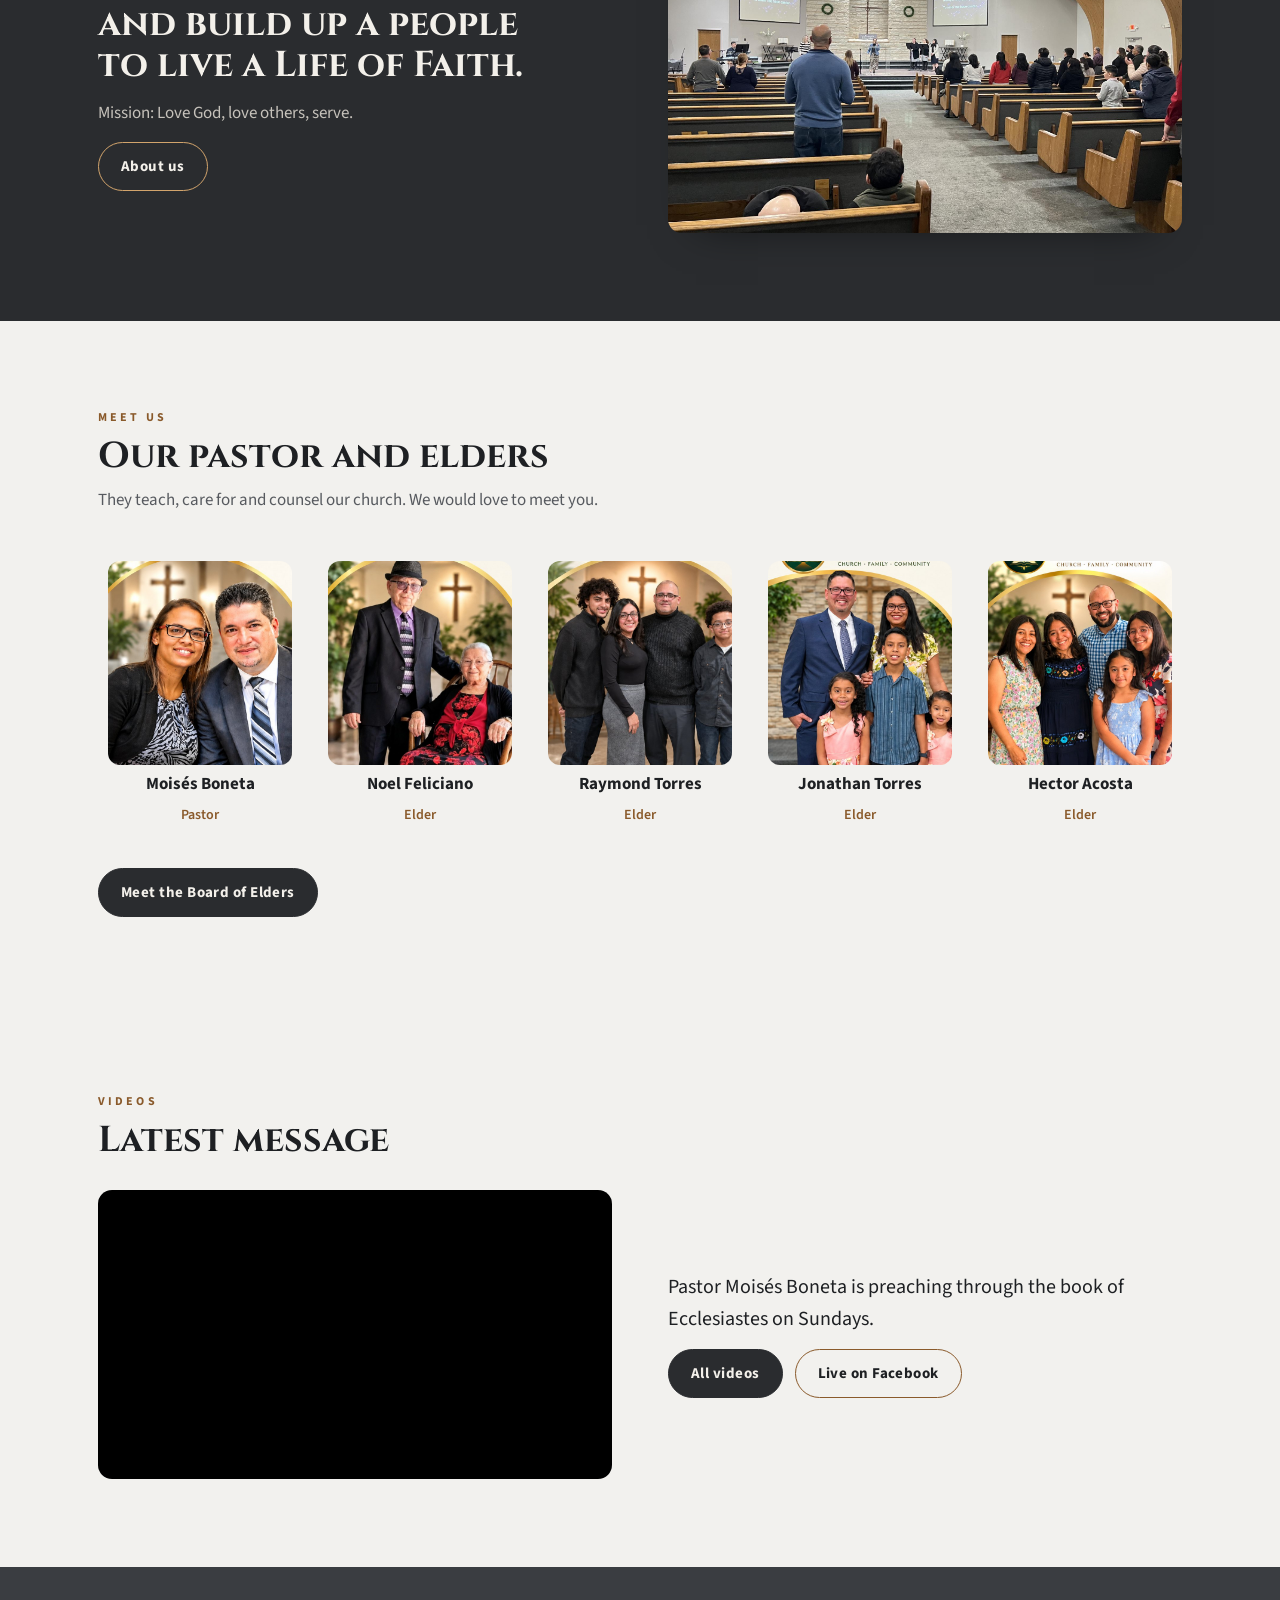
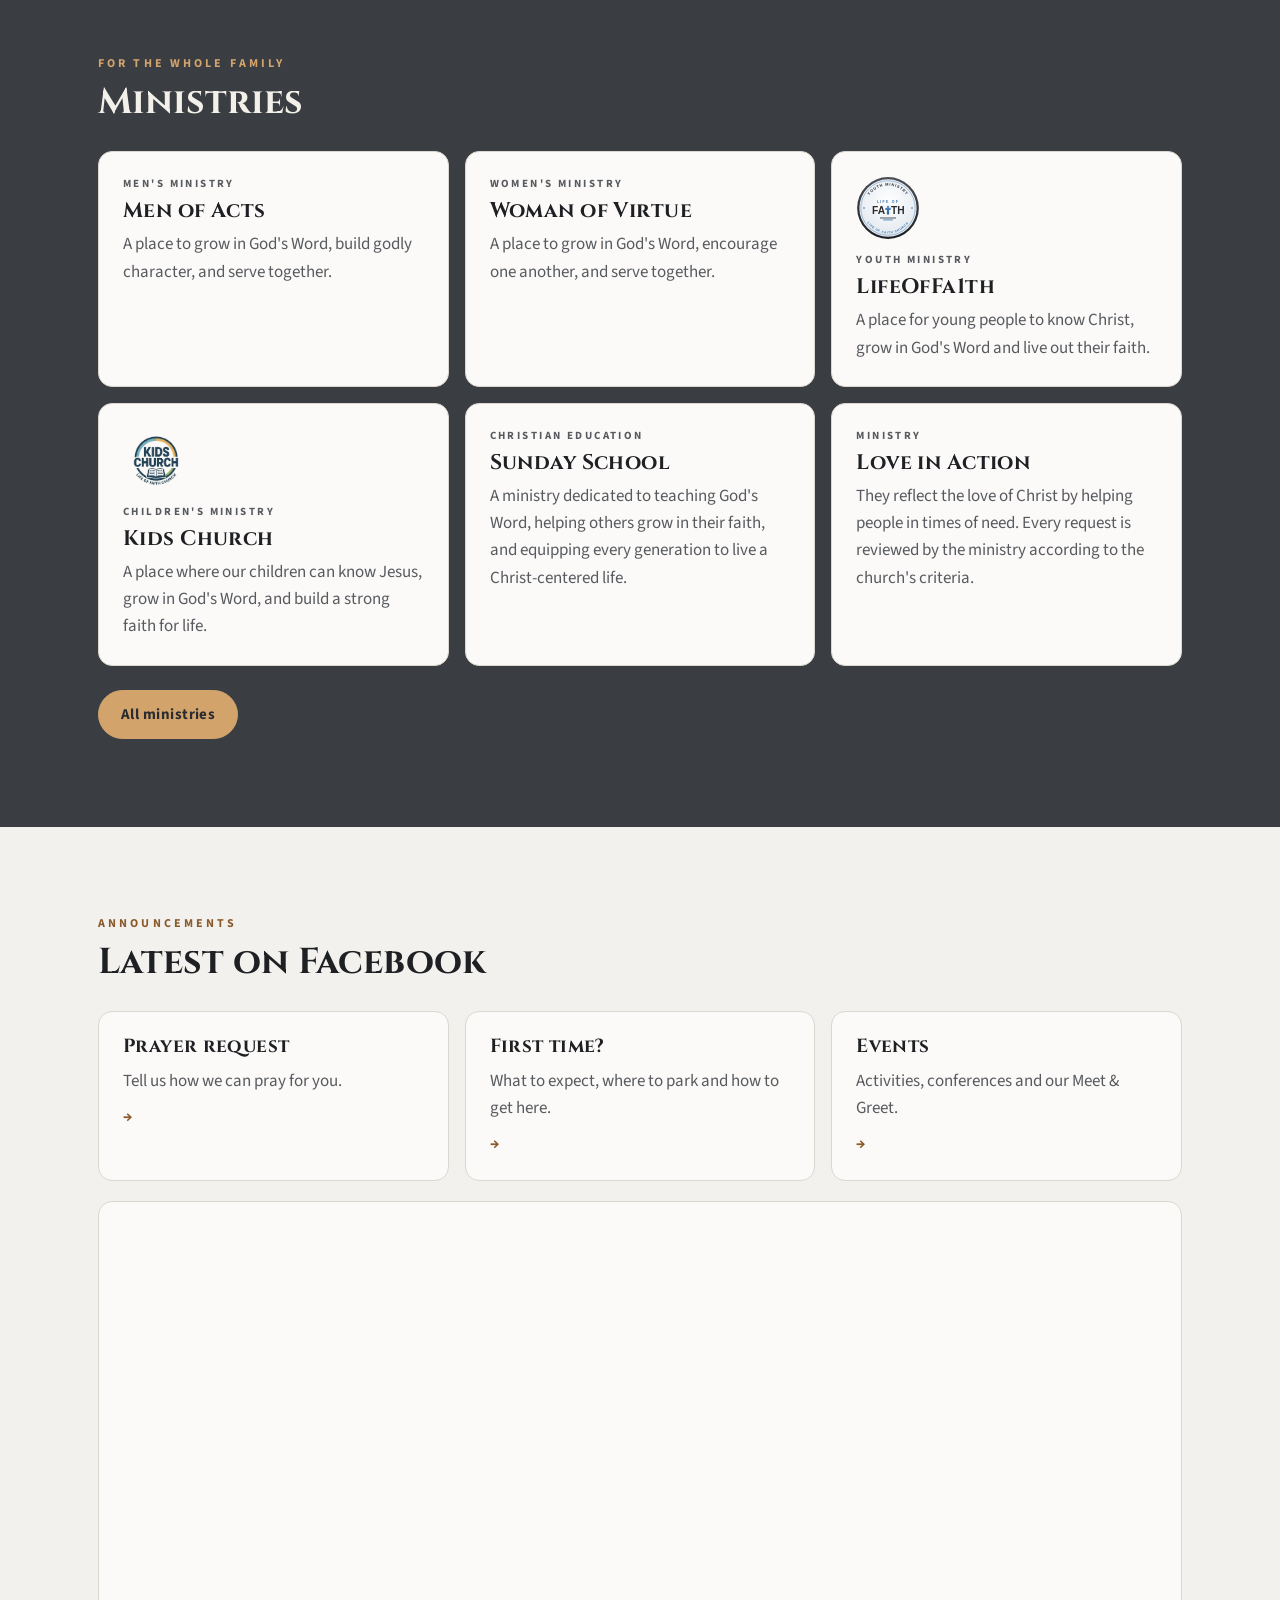
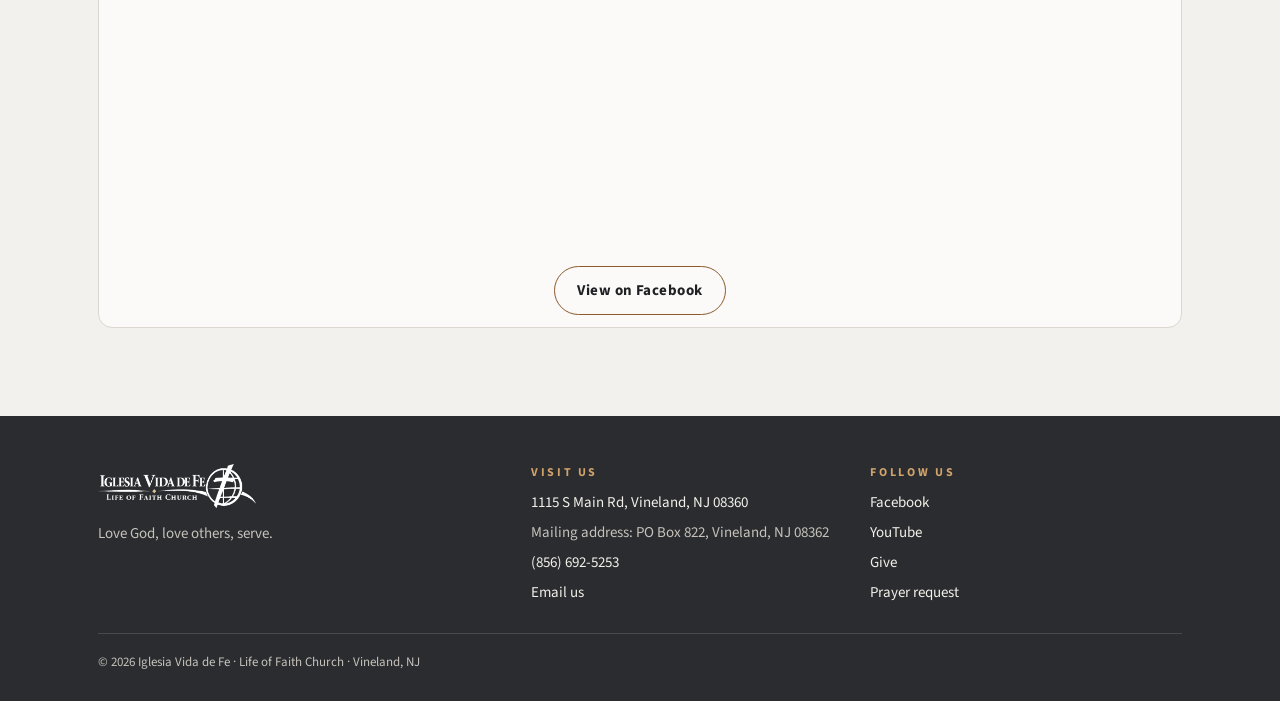
==== commit 79b2278c: "Actualiza el sitio con la versión más reciente (fotos familiares de los ancianos) Co-Authored-By: Cl" ====
--- a/index.html
+++ b/index.html
@@ -68,6 +68,24 @@
   <section class="section">
     <div class="wrap">
       <div class="section-head reveal">
+        <div class="label"><span lang="es">Conócenos</span><span lang="en">Meet us</span></div>
+        <h2><span lang="es">Nuestro pastor y ancianos</span><span lang="en">Our pastor and elders</span></h2>
+        <p class="muted"><span lang="es">Ellos enseñan, cuidan y aconsejan a nuestra iglesia. Nos encantaría conocerte.</span><span lang="en">They teach, care for and counsel our church. We would love to meet you.</span></p>
+      </div>
+      <div class="elders-row">
+        <a class="elder-mini reveal" href="nosotros.html#ancianos"><img src="img/familia-pastor-moises.jpg" alt="" loading="lazy" width="616" height="684"><b>Moisés Boneta</b><span><span lang="es">Pastor</span><span lang="en">Pastor</span></span></a>
+        <a class="elder-mini reveal" href="nosotros.html#ancianos"><img src="img/familia-noel-feliciano.jpg" alt="" loading="lazy" width="616" height="684"><b>Noel Feliciano</b><span><span lang="es">Anciano</span><span lang="en">Elder</span></span></a>
+        <a class="elder-mini reveal" href="nosotros.html#ancianos"><img src="img/familia-raymond-torres.jpg" alt="" loading="lazy" width="616" height="684"><b>Raymond Torres</b><span><span lang="es">Anciano</span><span lang="en">Elder</span></span></a>
+        <a class="elder-mini reveal" href="nosotros.html#ancianos"><img src="img/familia-jonathan-torres.jpg" alt="" loading="lazy" width="616" height="684"><b>Jonathan Torres</b><span><span lang="es">Anciano</span><span lang="en">Elder</span></span></a>
+        <a class="elder-mini reveal" href="nosotros.html#ancianos"><img src="img/familia-hector-acosta.jpg" alt="" loading="lazy" width="616" height="684"><b>Hector Acosta</b><span><span lang="es">Anciano</span><span lang="en">Elder</span></span></a>
+      </div>
+      <div class="btn-row reveal" style="margin-top:24px"><a class="btn" href="nosotros.html#ancianos"><span lang="es">Conoce a la Junta de Ancianos</span><span lang="en">Meet the Board of Elders</span></a></div>
+    </div>
+  </section>
+
+  <section class="section">
+    <div class="wrap">
+      <div class="section-head reveal">
         <div class="label"><span lang="es">Videos</span><span lang="en">Videos</span></div>
         <h2><span lang="es">Mensaje más reciente</span><span lang="en">Latest message</span></h2>
       </div>
--- a/css/styles.css
+++ b/css/styles.css
@@ -136,20 +136,38 @@
 .list b{display:block}
 .list span{color:var(--muted)}
 
-.elders{display:grid;grid-template-columns:repeat(auto-fill,minmax(220px,1fr));gap:18px}
+.elders{display:grid;grid-template-columns:repeat(2,minmax(0,1fr));gap:20px}
+@media (max-width:700px){.elders{grid-template-columns:1fr}}
 .elder{background:var(--surface);border:1px solid var(--line);border-radius:var(--radius);padding:22px;display:grid;gap:10px;justify-items:center;text-align:center}
-.elder img,.elder .ph{width:132px;height:132px;border-radius:50%;object-fit:cover;border:3px solid var(--wood-soft)}
+.elder{padding:0;overflow:hidden;align-content:start;justify-items:stretch;text-align:left}
+.elder img{width:100%;height:auto;aspect-ratio:616/684;object-fit:cover;object-position:center top}
 .elder .ph{display:grid;place-items:center;background:var(--char-2);color:var(--on-char);font:700 34px var(--f-display)}
 .elder .role{font-size:15px;color:var(--wood);font-weight:600}
 .elder .bio{font-size:15px;color:var(--muted)}
-.elder.lead-elder{grid-column:1/-1;grid-template-columns:auto 1fr;justify-items:start;text-align:left;align-items:center;gap:22px}
-.elder.lead-elder img{width:168px;height:168px}
-@media (max-width:620px){.elder.lead-elder{grid-template-columns:1fr;justify-items:center;text-align:center}}
+.elder.lead-elder{grid-column:1/-1;grid-template-columns:minmax(0,360px) 1fr;justify-items:start;text-align:left;align-items:center;gap:28px}
+.elder.lead-elder img{width:100%}
+.elder.lead-elder .stack{padding:24px 28px 24px 0}
+.elder .fam{font-size:15px;font-style:italic;font-family:var(--f-verse);font-size:18px;color:var(--ink)}
+.elder .since{font-size:13px;font-weight:700;letter-spacing:.04em;color:var(--muted)}
+.elder-verse{margin:2px 0 0;padding-left:12px;border-left:2px solid var(--wood-soft);font-family:var(--f-verse);font-style:italic;font-size:17px;line-height:1.4;color:var(--ink)}
+.elder-verse cite{display:block;font:700 11px var(--f-body);font-style:normal;letter-spacing:.18em;text-transform:uppercase;color:var(--wood);margin-top:4px}
+.tags{list-style:none;margin:4px 0 0;padding:0;display:flex;flex-wrap:wrap;gap:6px}
+.tags li{font-size:12px;font-weight:700;letter-spacing:.06em;text-transform:uppercase;color:var(--wood);background:var(--wood-soft);border-radius:999px;padding:4px 10px}
+@media (max-width:620px){.elder.lead-elder{grid-template-columns:1fr}.elder.lead-elder .stack{padding:0 20px 22px}}
 
 .creed{counter-reset:c;list-style:none;margin:0;padding:0;display:grid;gap:0}
 .creed li{padding:22px 0;border-top:1px solid var(--line);display:grid;grid-template-columns:44px 1fr;gap:14px}
 .creed li::before{counter-increment:c;content:counter(c);font:700 18px var(--f-display);color:var(--wood);width:36px;height:36px;border-radius:50%;border:1px solid var(--wood);display:grid;place-items:center}
 .creed .ref{display:block;margin-top:6px;font-size:14px;color:var(--wood);font-weight:600}
+
+.elders-row{display:grid;grid-template-columns:repeat(5,minmax(0,1fr));gap:16px}
+.elder-mini{display:grid;justify-items:center;gap:6px;text-align:center;text-decoration:none;color:var(--ink);padding:18px 10px;border-radius:var(--radius);transition:background .3s,transform .3s}
+.elder-mini:hover{background:var(--surface);transform:translateY(-4px);color:var(--ink)}
+.elder-mini img{width:100%;height:auto;aspect-ratio:616/684;border-radius:12px;object-fit:cover;object-position:center top}
+.elder-mini span{font-size:14px;color:var(--wood);font-weight:600}
+@media (max-width:820px){.elders-row{grid-template-columns:repeat(3,minmax(0,1fr))}}
+@media (max-width:520px){.elders-row{grid-template-columns:repeat(2,minmax(0,1fr))}}
+.section[id]{scroll-margin-top:80px}
 
 /* ministerios */
 .min-grid{display:grid;grid-template-columns:repeat(3,minmax(0,1fr));gap:16px}
